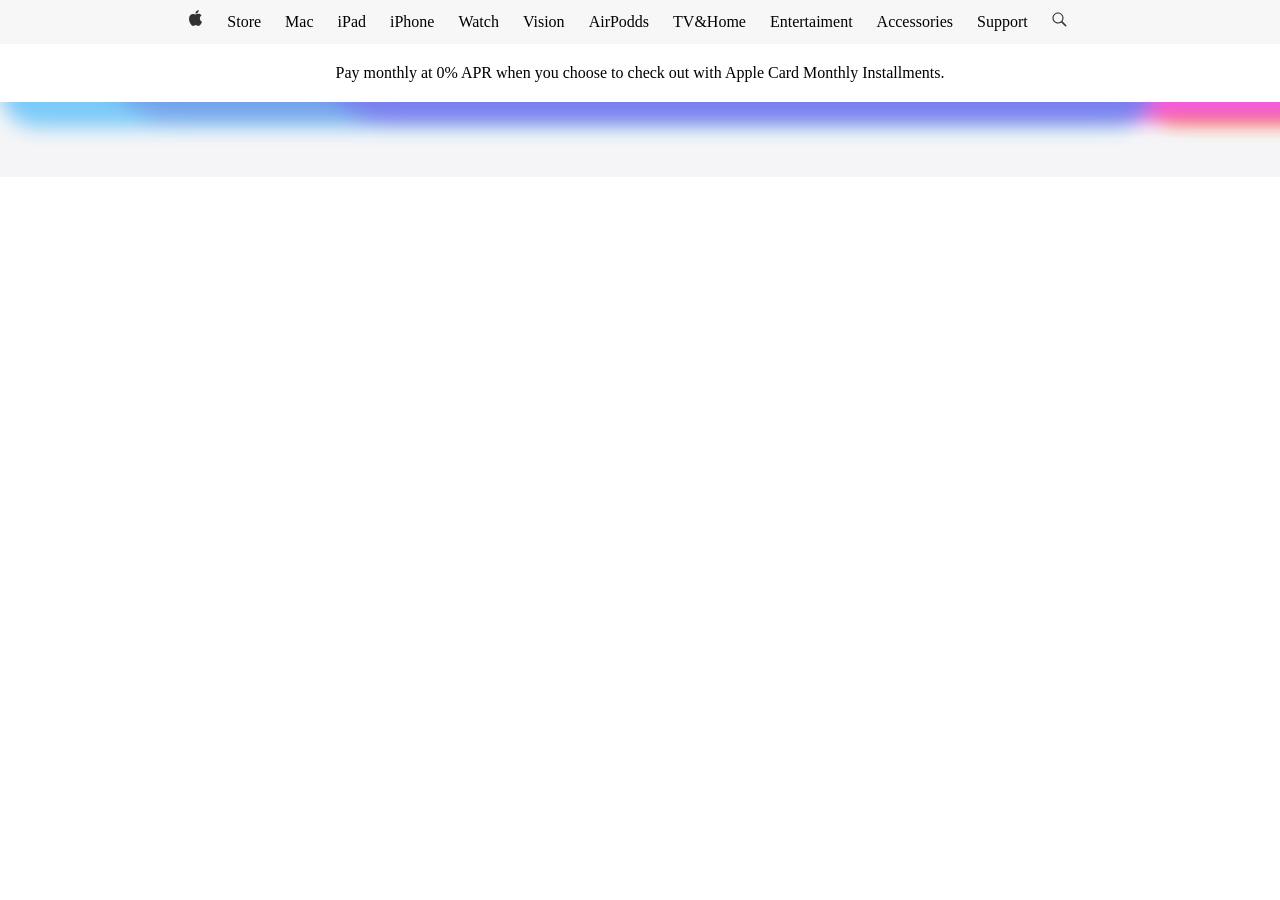
==== Apple-store/index.html @ 64f6243b "Apple-web done" ====
<!doctype html>
<html lang="en">
  <head>
    <meta charset="UTF-8" />
    <meta name="viewport" content="width=device-width, initial-scale=1.0" />
    <title>Store</title>
    <link rel="stylesheet" href="style.css" />
  </head>
  <body>
    <header>
      <a href=""><img class="icon" src="./apple-icon.svg" alt="" /></a>
      <a href="">Store</a>
      <a href="">Mac</a>
      <a href="">iPad</a>
      <a href="">iPhone</a>
      <a href="">Watch</a>
      <a href="">Vision</a>
      <a href="">AirPodds</a>
      <a href="">TV&Home</a>
      <a href="">Entertaiment</a>
      <a href="">Accessories</a>
      <a href="">Support</a>
      <a href=""><img class="icon" src="./search-icon.svg" alt="" /></a>
      <a href=""><img class="icon" src="./bag-icon.svg" alt="" /></a>
    </header>
    <div class="pay">
      Pay monthly at 0% APR when you choose to check out with Apple Card Monthly
      Installments.
    </div>
    <section class="hero">
      <div class="hero-img"><img src="./hero.svg" alt="" /></div>
    </section>
  </body>
</html>
---- Apple-store/style.css ----
* {
  margin: 0;
}
header {
  display: flex;
  width: 100vw;
  display: flex;
  gap: 24px;
  height: 44px;
  justify-content: center;
  align-items: center;
  background-color: rgba(245, 245, 247, 0.8);
}
a {
  text-decoration: none;
  color: black;
}
.pay {
  display: flex;
  justify-content: center;
  padding: 20px 20px;
}
.hero {
  width: 100vw;
}
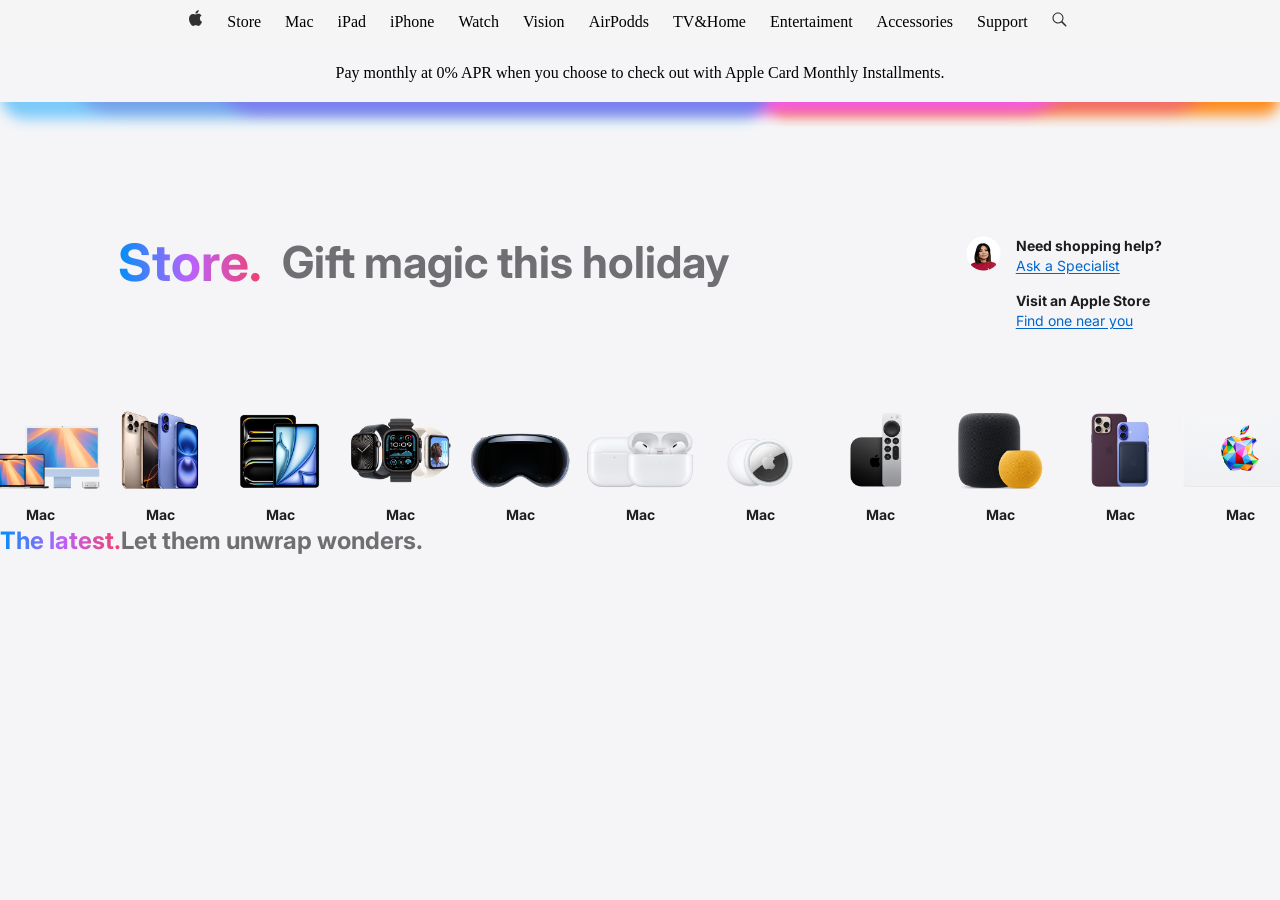
==== commit 0698ed21: "store ehlew" ====
--- a/Apple-store/index.html
+++ b/Apple-store/index.html
@@ -5,9 +5,15 @@
     <meta name="viewport" content="width=device-width, initial-scale=1.0" />
     <title>Store</title>
     <link rel="stylesheet" href="style.css" />
+    <link rel="preconnect" href="https://fonts.googleapis.com" />
+    <link rel="preconnect" href="https://fonts.gstatic.com" crossorigin />
+    <link
+      href="https://fonts.googleapis.com/css2?family=Bebas+Neue&family=Inter:ital,opsz,wght@0,14..32,100..900;1,14..32,100..900&display=swap"
+      rel="stylesheet"
+    />
   </head>
   <body>
-    <header>
+    <nav>
       <a href=""><img class="icon" src="./apple-icon.svg" alt="" /></a>
       <a href="">Store</a>
       <a href="">Mac</a>
@@ -22,13 +28,86 @@
       <a href="">Support</a>
       <a href=""><img class="icon" src="./search-icon.svg" alt="" /></a>
       <a href=""><img class="icon" src="./bag-icon.svg" alt="" /></a>
-    </header>
+    </nav>
     <div class="pay">
       Pay monthly at 0% APR when you choose to check out with Apple Card Monthly
       Installments.
     </div>
     <section class="hero">
       <div class="hero-img"><img src="./hero.svg" alt="" /></div>
+      <div class="store">
+        <div class="store-text">
+          <h3>Store.</h3>
+          <p>Gift magic this holiday</p>
+        </div>
+        <div class="store-content">
+          <div><img src="./store.-img.svg" alt="" /></div>
+          <div class="store-cont">
+            <div>
+              <h6>Need shopping help?</h6>
+              <a href="">Ask a Specialist</a>
+            </div>
+            <div>
+              <h6>Visit an Apple Store</h6>
+              <a href="">Find one near you</a>
+            </div>
+          </div>
+        </div>
+      </div>
+      <div class="store-image">
+        <div class="store-img">
+          <img src="./mac.svg" alt="" />
+          <p>Mac</p>
+        </div>
+        <div class="store-img">
+          <img src="./iPhone.svg" alt="" />
+          <p>Mac</p>
+        </div>
+        <div class="store-img">
+          <img src="./iPad.svg" alt="" />
+          <p>Mac</p>
+        </div>
+        <div class="store-img">
+          <img src="./apple-watch.svg" alt="" />
+          <p>Mac</p>
+        </div>
+        <div class="store-img">
+          <img src="./vision-pro.svg" alt="" />
+          <p>Mac</p>
+        </div>
+        <div class="store-img">
+          <img src="./airpods.svg" alt="" />
+          <p>Mac</p>
+        </div>
+        <div class="store-img">
+          <img src="./airtag.svg" alt="" />
+          <p>Mac</p>
+        </div>
+        <div class="store-img">
+          <img src="./apple-tv.svg" alt="" />
+          <p>Mac</p>
+        </div>
+        <div class="store-img">
+          <img src="./homepod.svg" alt="" />
+          <p>Mac</p>
+        </div>
+        <div class="store-img">
+          <img src="./accessories.svg" alt="" />
+          <p>Mac</p>
+        </div>
+        <div class="store-img">
+          <img src="./gift-card.svg" alt="" />
+          <p>Mac</p>
+        </div>
+      </div>
+    </section>
+    <section class="apple">
+      <div class="intelligense">
+        <div class="color-text">
+          <h6>The latest.</h6>
+          <p>Let them unwrap wonders.</p>
+        </div>
+      </div>
     </section>
   </body>
 </html>
--- a/Apple-store/style.css
+++ b/Apple-store/style.css
@@ -1,7 +1,10 @@
 * {
   margin: 0;
 }
-header {
+body {
+  background-color: #f5f5f7;
+}
+nav {
   display: flex;
   width: 100vw;
   display: flex;
@@ -20,6 +23,114 @@
   justify-content: center;
   padding: 20px 20px;
 }
-.hero {
+.hero img {
   width: 100vw;
 }
+.hero {
+  display: flex;
+  flex-direction: column;
+  gap: 80px;
+}
+.store {
+  display: flex;
+  justify-content: space-around;
+}
+.store-text {
+  display: flex;
+  gap: 20px;
+  font-family: Inter;
+  font-size: 44px;
+  font-style: normal;
+  font-weight: 700;
+  line-height: 52.01px; /* 118.205% */
+}
+.store-text h3 {
+  background: linear-gradient(90deg, #0090f7 0%, #ba62fc 50%, #f2416b 100%);
+  background-clip: text;
+  -webkit-background-clip: text;
+  -webkit-text-fill-color: transparent;
+}
+.store-text p {
+  color: #6e6e73;
+}
+.store-content {
+  display: flex;
+  gap: 15px;
+}
+.store-content img {
+  width: 35px;
+  height: 35px;
+}
+.store-cont {
+  display: flex;
+  flex-direction: column;
+  gap: 15px;
+}
+.store-cont h6 {
+  color: #1d1d1f;
+  font-family: Inter;
+  font-size: 14px;
+  font-style: normal;
+  font-weight: 700;
+  line-height: 20px;
+}
+.store-cont a {
+  color: #06c;
+  font-family: Inter;
+  font-size: 14px;
+  font-style: normal;
+  font-weight: 400;
+  line-height: 20px;
+  text-decoration-line: underline;
+  text-decoration-style: solid;
+  text-decoration-skip-ink: auto;
+  text-decoration-thickness: auto;
+  text-underline-offset: auto;
+  text-underline-position: from-font;
+}
+.store-image {
+  display: flex;
+  justify-content: center;
+}
+.store-img {
+  display: flex;
+  width: 136px;
+  flex-direction: column;
+  align-items: center;
+  gap: 16px;
+}
+.store-img p {
+  color: #1d1d1f;
+  text-align: center;
+  font-family: Inter;
+  font-size: 14px;
+  font-style: normal;
+  font-weight: 700;
+  line-height: 20px; /* 142.857% */
+}
+.store-img img {
+  height: 78px;
+  width: 120px;
+}
+.color-text {
+  display: flex;
+}
+.color-text h6 {
+  background: linear-gradient(90deg, #0090f7 0%, #ba62fc 50%, #f2416b 100%);
+  background-clip: text;
+  -webkit-background-clip: text;
+  -webkit-text-fill-color: transparent;
+  font-family: Inter;
+  font-size: 24px;
+  font-style: normal;
+  font-weight: 700;
+  line-height: 32px; /* 133.333% */
+}
+.color-text p {
+  color: #6e6e73;
+  font-family: Inter;
+  font-size: 24px;
+  font-style: normal;
+  font-weight: 700;
+  line-height: 32px; /* 133.333% */
+}
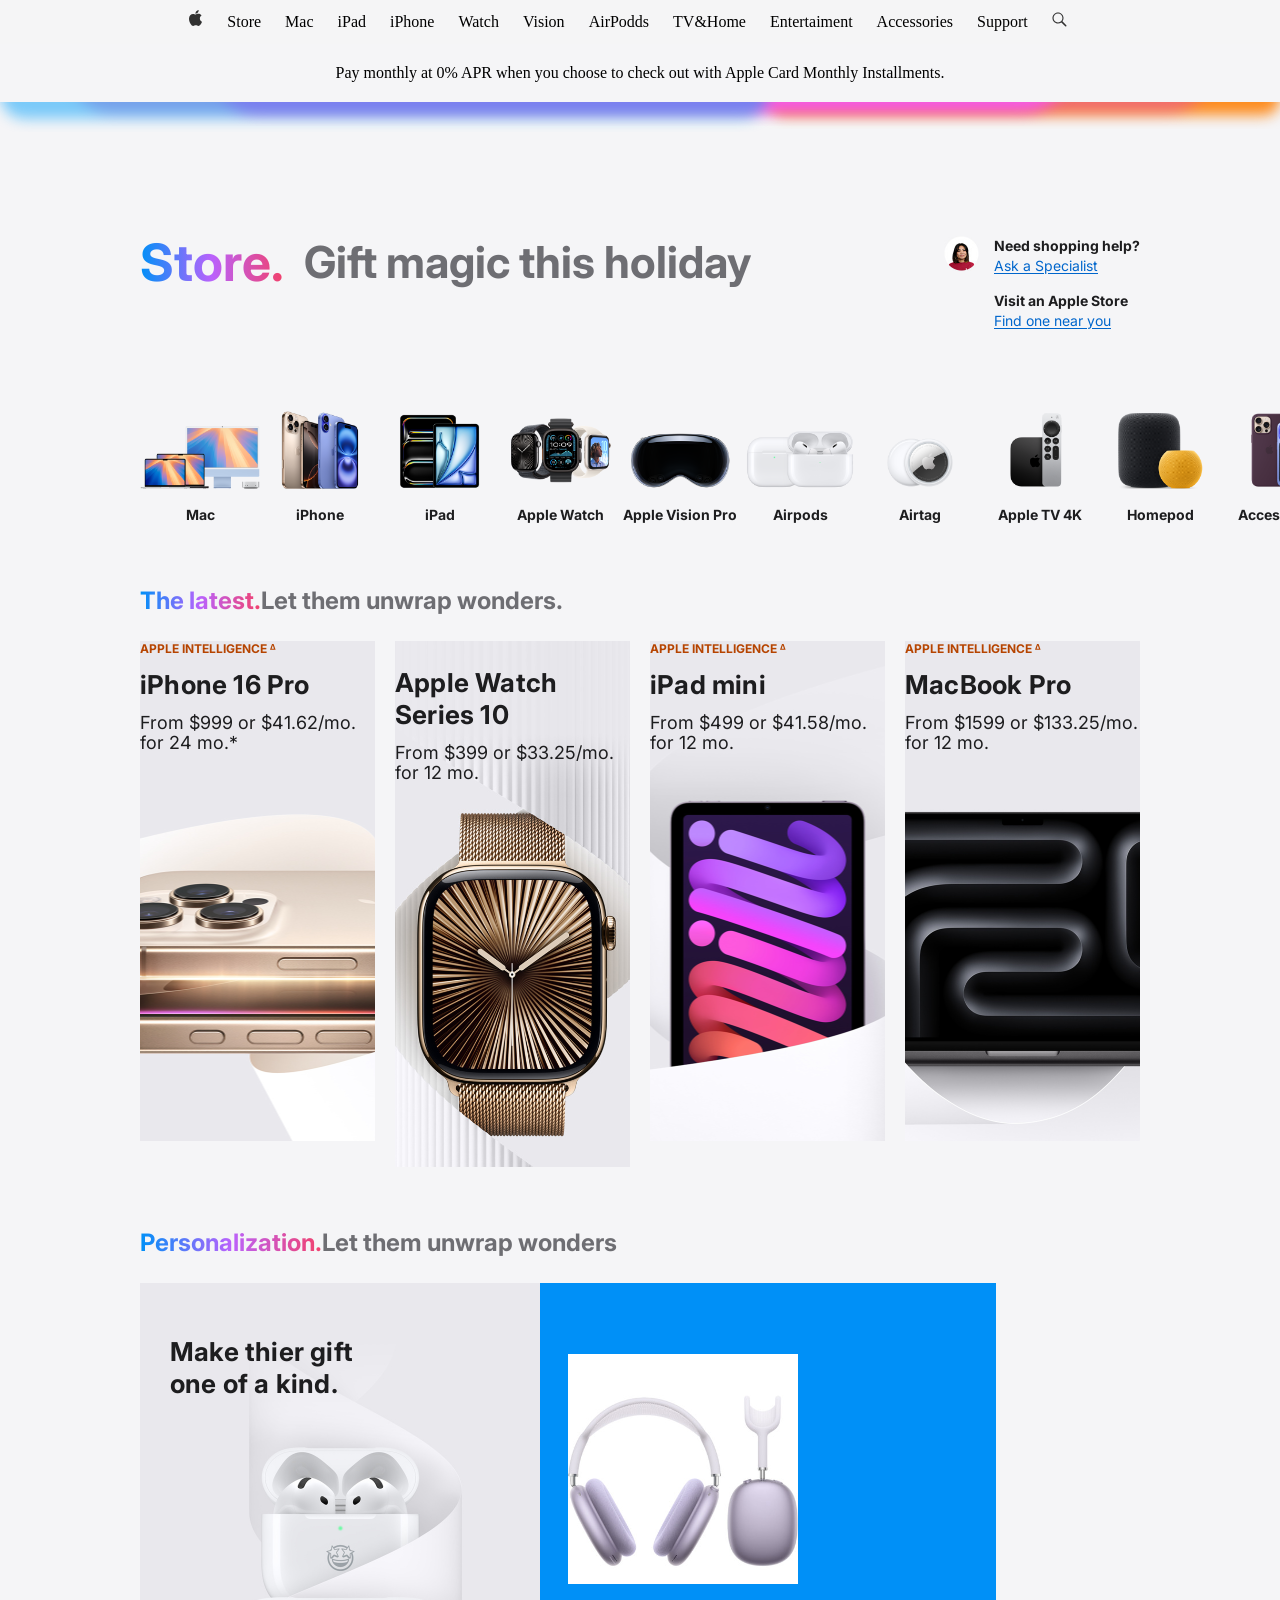
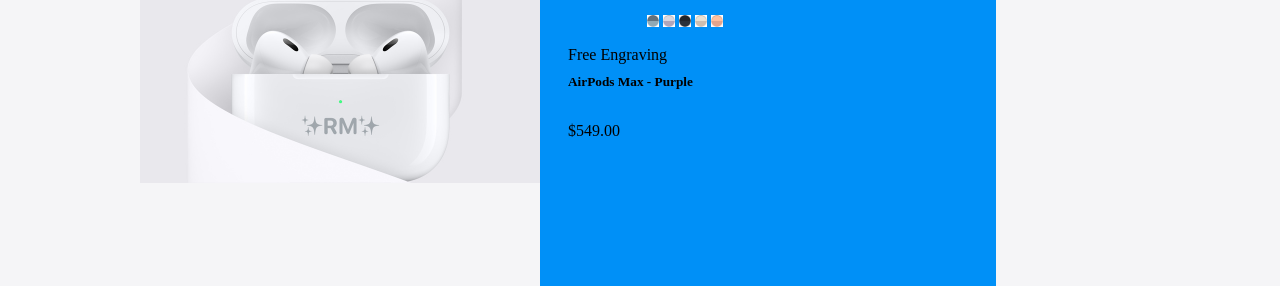
==== commit 8109a73e: "airpods" ====
--- a/Apple-store/index.html
+++ b/Apple-store/index.html
@@ -61,51 +61,102 @@
         </div>
         <div class="store-img">
           <img src="./iPhone.svg" alt="" />
-          <p>Mac</p>
+          <p>iPhone</p>
         </div>
         <div class="store-img">
           <img src="./iPad.svg" alt="" />
-          <p>Mac</p>
+          <p>iPad</p>
         </div>
         <div class="store-img">
           <img src="./apple-watch.svg" alt="" />
-          <p>Mac</p>
+          <p>Apple Watch</p>
         </div>
         <div class="store-img">
           <img src="./vision-pro.svg" alt="" />
-          <p>Mac</p>
+          <p>Apple Vision Pro</p>
         </div>
         <div class="store-img">
           <img src="./airpods.svg" alt="" />
-          <p>Mac</p>
+          <p>Airpods</p>
         </div>
         <div class="store-img">
           <img src="./airtag.svg" alt="" />
-          <p>Mac</p>
+          <p>Airtag</p>
         </div>
         <div class="store-img">
           <img src="./apple-tv.svg" alt="" />
-          <p>Mac</p>
+          <p>Apple TV 4K</p>
         </div>
         <div class="store-img">
           <img src="./homepod.svg" alt="" />
-          <p>Mac</p>
+          <p>Homepod</p>
         </div>
         <div class="store-img">
           <img src="./accessories.svg" alt="" />
-          <p>Mac</p>
+          <p>Accessories</p>
         </div>
         <div class="store-img">
           <img src="./gift-card.svg" alt="" />
-          <p>Mac</p>
+          <p>Apple Gift Card</p>
         </div>
       </div>
     </section>
     <section class="apple">
-      <div class="intelligense">
-        <div class="color-text">
-          <h6>The latest.</h6>
-          <p>Let them unwrap wonders.</p>
+      <div class="color-text">
+        <h6>The latest.</h6>
+        <p>Let them unwrap wonders.</p>
+      </div>
+      <div class="apple-content">
+        <div class="apple-cont" id="pro">
+          <h6>APPLE INTELLIGENCE <img src="./Superscript → ∆.svg" alt=""></h6>
+          <h4>iPhone 16 Pro</h4>
+          <p>From $999 or $41.62/mo. for 24 mo.*</p>
+        </div>
+        <div class="apple-cont" id="pro-1">
+          <h4>Apple Watch Series 10</h4>
+          <p>From $399 or $33.25/mo. for 12 mo.</p>
+        </div>
+        <div class="apple-cont" id="pro-2">
+          <h6>APPLE INTELLIGENCE <img src="./Superscript → ∆.svg" alt=""></h6>
+          <h4>iPad mini</h4>
+          <p>From $499 or $41.58/mo. for 12 mo.</p>
+        </div>
+        <div class="apple-cont" id="pro-3">
+          <h6>APPLE INTELLIGENCE <img src="./Superscript → ∆.svg" alt=""></h6>
+          <h4>MacBook Pro</h4>
+          <p>From $1599 or $133.25/mo. for 12 mo.</p>
+        </div>
+      </div>
+    </section>
+    <section class="airpods-content">
+      <div class="color-text">
+        <h6>Personalization.</h6>
+        <p>Let them unwrap wonders</p>
+      </div>
+      <div class="airpods-con">
+        <div class="airpods-cont">
+          <p>Make thier gift one of a kind.</p>
+        </div>
+        <div class="airpods-conte">
+          <div id="airpods-max">
+            <img src="./airpods-max.svg" alt="">
+          </div>
+          <div class="booronhii">
+            <div class="booronhii-cont">
+              <img src="./b1.svg" alt="">
+            <img src="./b2.svg" alt="">
+            <img src="./b3.svg" alt="">
+            <img src="./b4.svg" alt="">
+            <img src="./b5.svg" alt="">
+            </div>
+          </div>
+          <div class="airpods-text">
+            <div class="airpodstext-cont">
+            <p>Free Engraving</p>
+            <h5>AirPods Max - Purple</h5>
+            </div>
+            <p class="price">$549.00</p>
+          </div>
         </div>
       </div>
     </section>
--- a/Apple-store/style.css
+++ b/Apple-store/style.css
@@ -3,6 +3,7 @@
 }
 body {
   background-color: #f5f5f7;
+  
 }
 nav {
   display: flex;
@@ -23,8 +24,8 @@
   justify-content: center;
   padding: 20px 20px;
 }
-.hero img {
-  width: 100vw;
+.hero-img img {
+  width: 100%;
 }
 .hero {
   display: flex;
@@ -33,7 +34,8 @@
 }
 .store {
   display: flex;
-  justify-content: space-around;
+  justify-content: space-between;
+  padding: 0 140px;
 }
 .store-text {
   display: flex;
@@ -90,7 +92,8 @@
 }
 .store-image {
   display: flex;
-  justify-content: center;
+  justify-content: space-between;
+  padding: 0 140px;
 }
 .store-img {
   display: flex;
@@ -112,8 +115,14 @@
   height: 78px;
   width: 120px;
 }
+.apple {
+  display: flex;
+  flex-direction: column;
+  padding: 0 140px;
+}
 .color-text {
   display: flex;
+  padding: 60px 0 24px 0;
 }
 .color-text h6 {
   background: linear-gradient(90deg, #0090f7 0%, #ba62fc 50%, #f2416b 100%);
@@ -134,3 +143,115 @@
   font-weight: 700;
   line-height: 32px; /* 133.333% */
 }
+.apple-content {
+  display: flex;
+  gap: 20px;
+}
+.apple-cont {
+  display: flex;
+  flex-direction: column;
+  width: 480px;
+  height: 500px;
+  background-size: cover;
+  background-position: center;
+  gap: 12px;
+}
+.apple-cont h6 {
+  color: #B64400;
+font-family: Inter;
+font-size: 12px;
+font-style: normal;
+font-weight: 700;
+line-height: 16px; /* 133.333% */
+}
+.apple-cont img {
+  padding-bottom: 3px;
+}
+.apple-cont h4 {
+  color: #1D1D1F;
+font-family: Inter;
+font-size: 26px;
+font-style: normal;
+font-weight: 700;
+line-height: 32px; /* 123.077% */
+letter-spacing: 0.196px;
+}
+.apple-cont p {
+  color: #1D1D1F;
+font-family: Inter;
+font-size: 18px;
+font-style: normal;
+font-weight: 400;
+line-height: 20px; /* 111.111% */
+}
+#pro {
+  background-image: url(./ip16pro.svg);
+}
+#pro-1 {
+  background-image: url(./intel-watch.svg);
+  padding-top: 26px;
+}
+#pro-2 {
+  background-image: url(./intel-ipad.svg);
+}
+#pro-3 {
+  background-image: url(./intel-mac.jpg);
+}
+.airpods-content {
+  display: flex;
+  padding: 0 140px;
+  flex-direction: column;
+}
+.airpods-cont {
+  display: flex;
+  width: 400px;
+  height: 500px;
+  background-image: url(./airpod-one.svg);
+  background-size: cover;
+  background-position: center;
+}
+
+.airpods-cont p {
+  width: 197px;
+  height: 66px;
+  color: #1D1D1F;
+font-family: Inter;
+font-size: 26px;
+font-style: normal;
+font-weight: 700;
+line-height: 32px; /* 123.077% */
+letter-spacing: 0.196px;
+padding: 53px  30px ;
+}
+.airpods-con {
+  display: flex;
+}
+.airpods-conte {
+  display: flex;
+  width: 400px;
+  height: 500px;
+  flex-direction: column;
+  padding: 71px 28px 32px 28px ;
+  background-color: #0090f7;
+}
+
+.booronhii {
+  display: flex;
+gap: 7px;
+width: 253px;
+height: 58px;
+}
+.booronhii-cont {
+  padding: 25px 86px 21px 79px;
+}
+.airpodstext-cont {
+  display: flex;
+  flex-direction: column;
+  gap: 10px;
+}
+.airpods-text {
+  display: flex;
+  flex-direction: column;
+  gap: 32px;
+  align-items: start;
+}
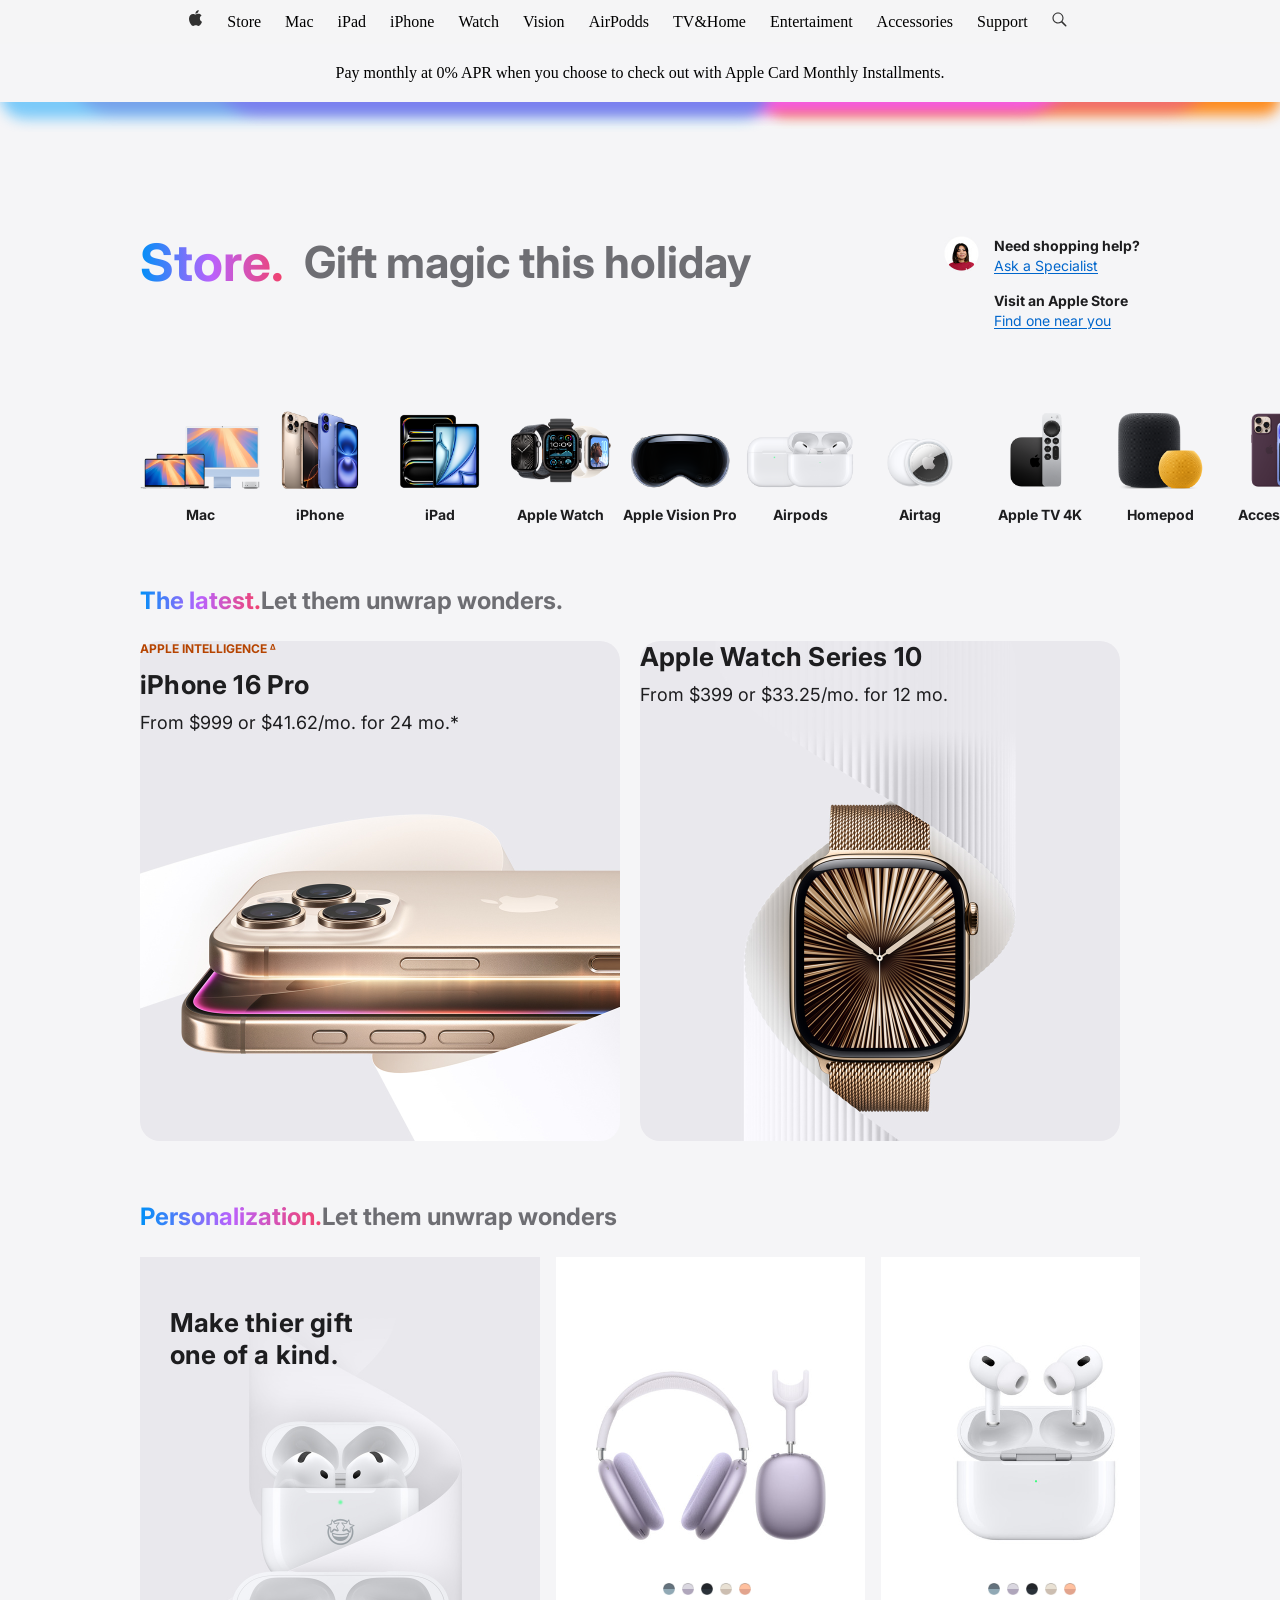
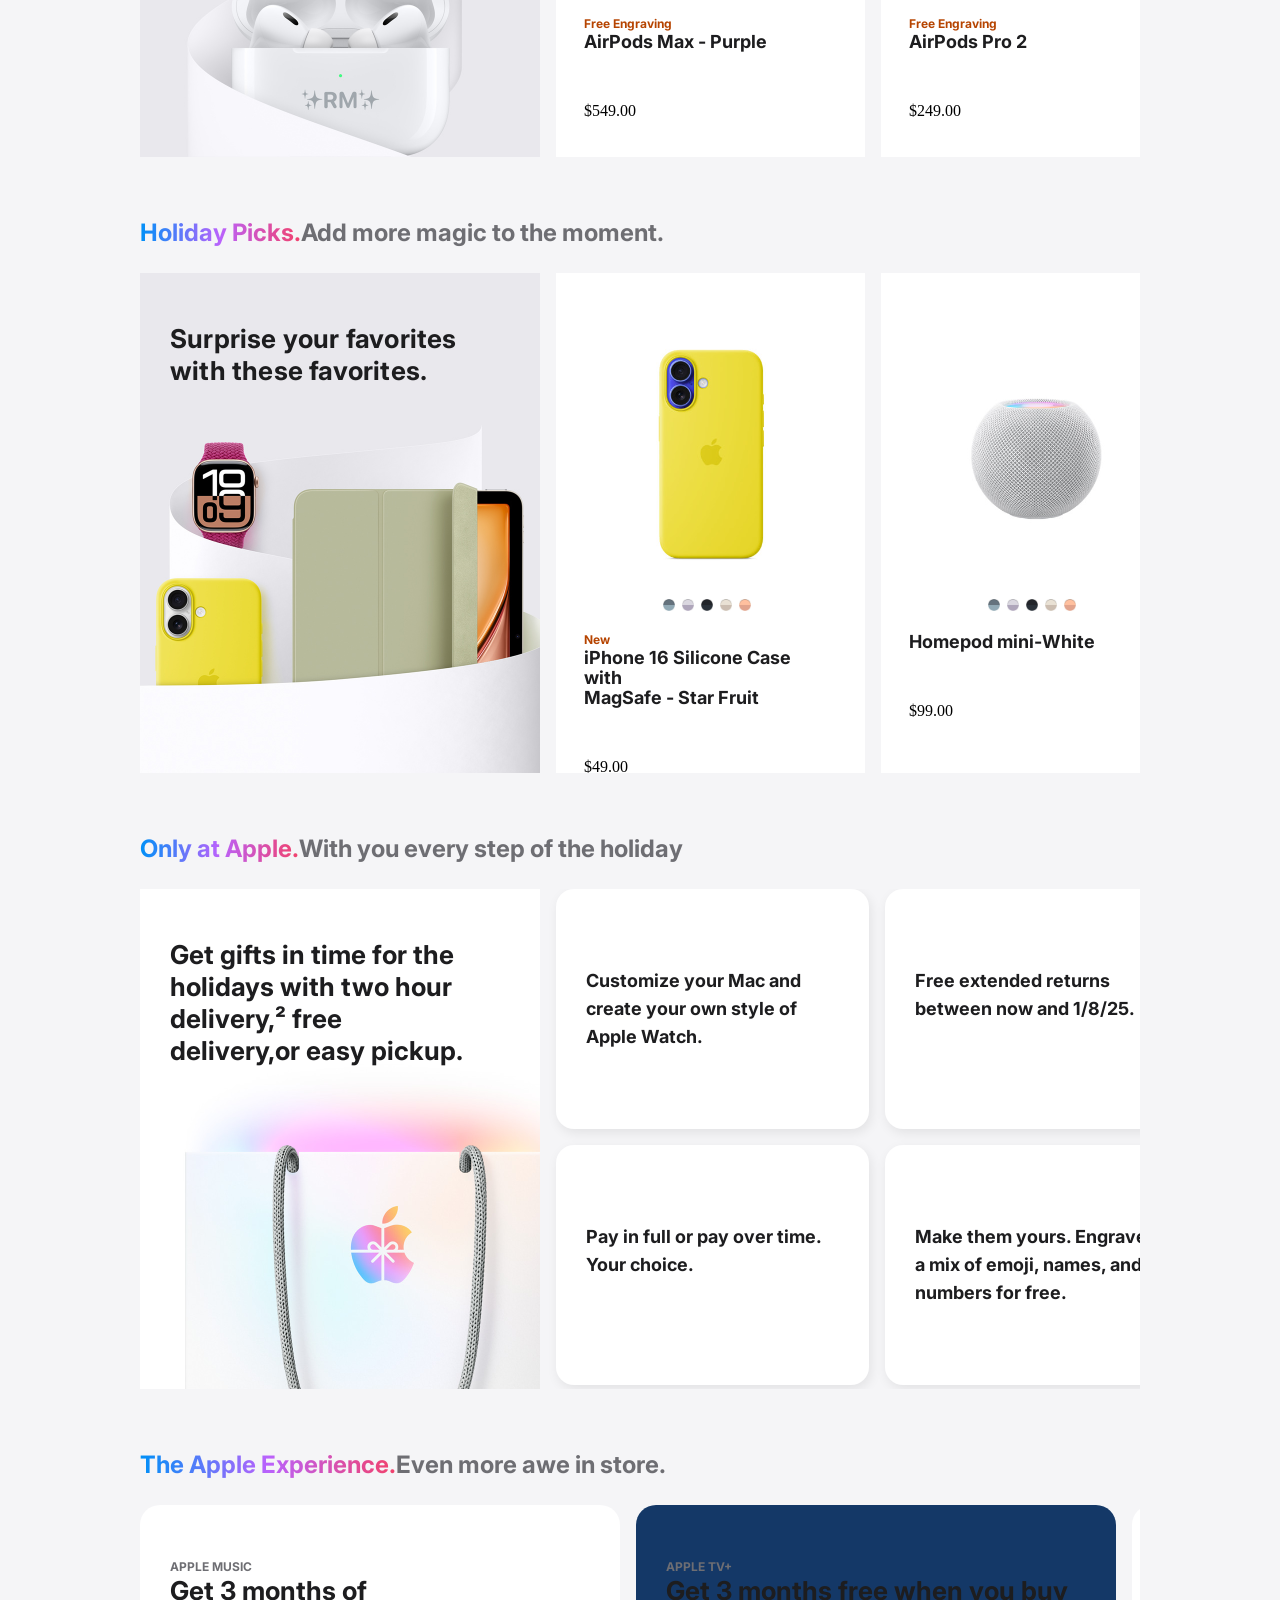
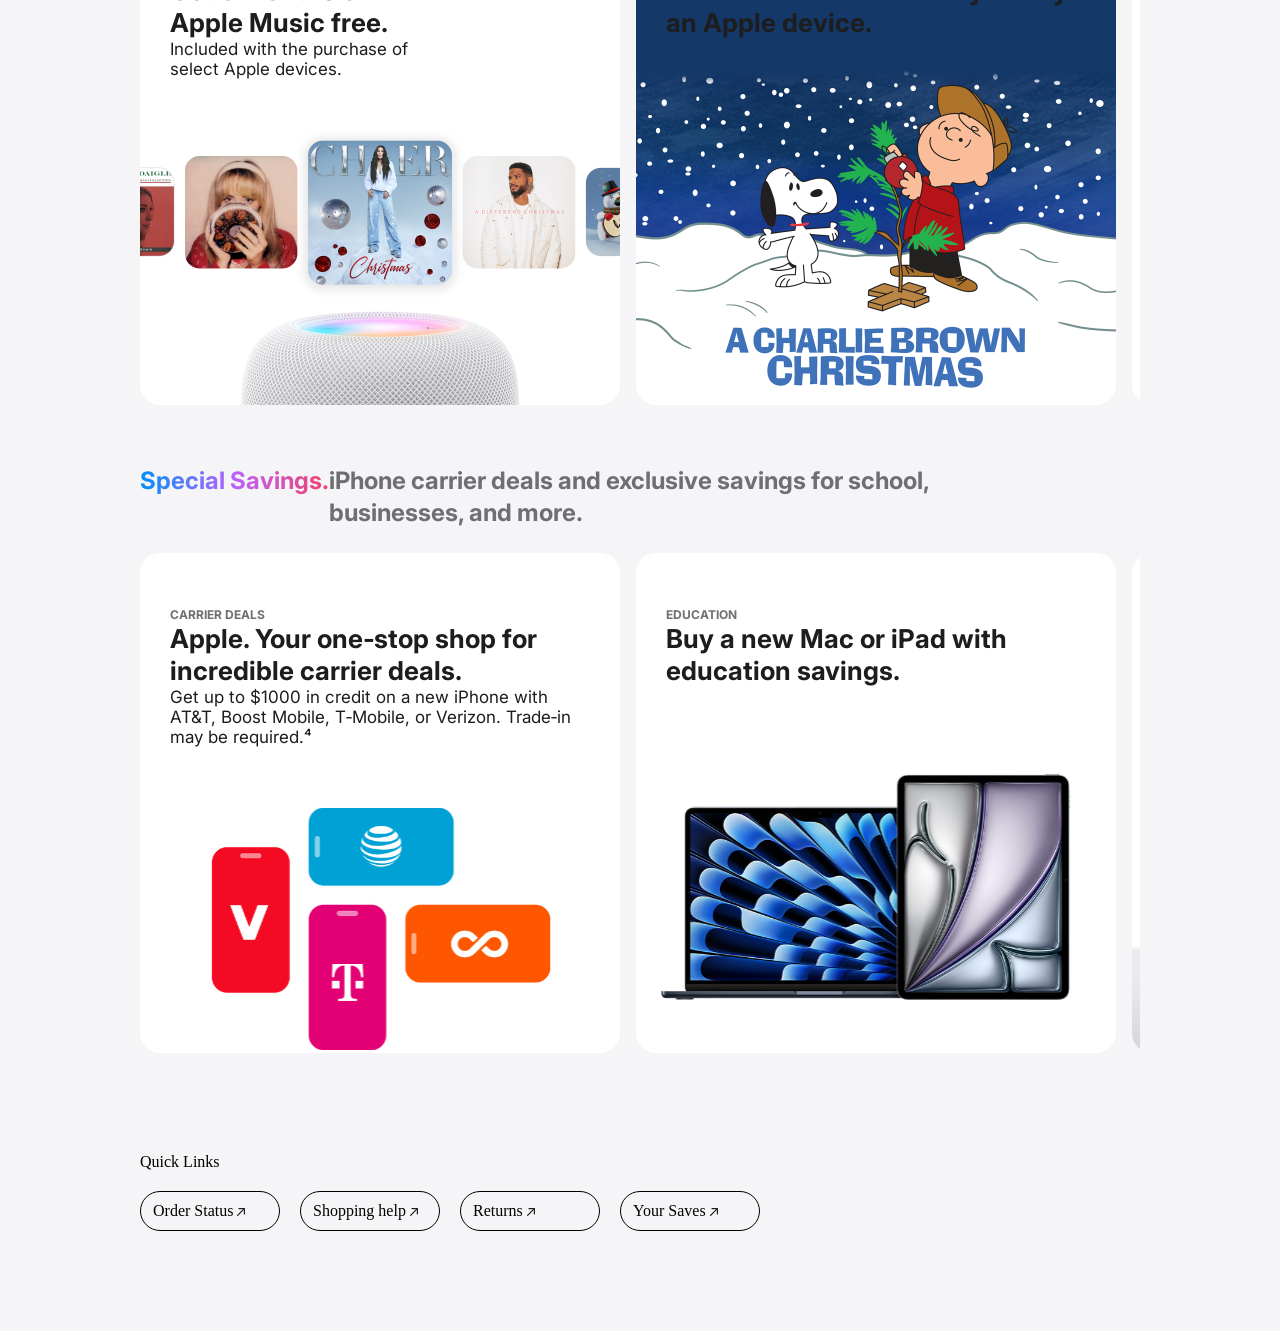
==== commit 1cbeb6a0: "store" ====
--- a/Apple-store/index.html
+++ b/Apple-store/index.html
@@ -108,7 +108,7 @@
       </div>
       <div class="apple-content">
         <div class="apple-cont" id="pro">
-          <h6>APPLE INTELLIGENCE <img src="./Superscript → ∆.svg" alt=""></h6>
+          <h6>APPLE INTELLIGENCE <img src="./Superscript → ∆.svg" alt="" /></h6>
           <h4>iPhone 16 Pro</h4>
           <p>From $999 or $41.62/mo. for 24 mo.*</p>
         </div>
@@ -117,12 +117,12 @@
           <p>From $399 or $33.25/mo. for 12 mo.</p>
         </div>
         <div class="apple-cont" id="pro-2">
-          <h6>APPLE INTELLIGENCE <img src="./Superscript → ∆.svg" alt=""></h6>
+          <h6>APPLE INTELLIGENCE <img src="./Superscript → ∆.svg" alt="" /></h6>
           <h4>iPad mini</h4>
           <p>From $499 or $41.58/mo. for 12 mo.</p>
         </div>
         <div class="apple-cont" id="pro-3">
-          <h6>APPLE INTELLIGENCE <img src="./Superscript → ∆.svg" alt=""></h6>
+          <h6>APPLE INTELLIGENCE <img src="./Superscript → ∆.svg" alt="" /></h6>
           <h4>MacBook Pro</h4>
           <p>From $1599 or $133.25/mo. for 12 mo.</p>
         </div>
@@ -134,31 +134,337 @@
         <p>Let them unwrap wonders</p>
       </div>
       <div class="airpods-con">
-        <div class="airpods-cont">
-          <p>Make thier gift one of a kind.</p>
-        </div>
-        <div class="airpods-conte">
-          <div id="airpods-max">
-            <img src="./airpods-max.svg" alt="">
-          </div>
-          <div class="booronhii">
-            <div class="booronhii-cont">
-              <img src="./b1.svg" alt="">
-            <img src="./b2.svg" alt="">
-            <img src="./b3.svg" alt="">
-            <img src="./b4.svg" alt="">
-            <img src="./b5.svg" alt="">
-            </div>
-          </div>
-          <div class="airpods-text">
-            <div class="airpodstext-cont">
-            <p>Free Engraving</p>
-            <h5>AirPods Max - Purple</h5>
+        <div class="airpods-cont" id="rm">
+          <p>
+            Make thier gift <br />
+            one of a kind.
+          </p>
+        </div>
+        <div class="airpods-conte">
+          <div class="airpods-max">
+            <img id="airpods1" src="./airpods-max.svg" alt="" />
+          </div>
+          <div class="booronhii">
+            <img src="./b1.svg" alt="" />
+            <img src="./b2.svg" alt="" />
+            <img src="./b3.svg" alt="" />
+            <img src="./b4.svg" alt="" />
+            <img src="./b5.svg" alt="" />
+          </div>
+          <div class="airpods-text">
+            <div class="airpodstext-cont">
+              <p>Free Engraving</p>
+              <h5>AirPods Max - Purple</h5>
             </div>
             <p class="price">$549.00</p>
           </div>
         </div>
-      </div>
-    </section>
+        <div class="airpods-conte">
+          <div class="airpods-max">
+            <img id="airpods1" src="./airpods2.svg" alt="" />
+          </div>
+          <div class="booronhii">
+            <img src="./b1.svg" alt="" />
+            <img src="./b2.svg" alt="" />
+            <img src="./b3.svg" alt="" />
+            <img src="./b4.svg" alt="" />
+            <img src="./b5.svg" alt="" />
+          </div>
+          <div class="airpods-text">
+            <div class="airpodstext-cont">
+              <p>Free Engraving</p>
+              <h5>AirPods Pro 2</h5>
+            </div>
+            <p class="price">$249.00</p>
+          </div>
+        </div>
+        <div class="airpods-conte">
+          <div class="airpods-max">
+            <img id="airpods1" src="./airpods4.svg" alt="" />
+          </div>
+          <div class="booronhii">
+            <img src="./b1.svg" alt="" />
+            <img src="./b2.svg" alt="" />
+            <img src="./b3.svg" alt="" />
+            <img src="./b4.svg" alt="" />
+            <img src="./b5.svg" alt="" />
+          </div>
+          <div class="airpods-text">
+            <div class="airpodstext-cont">
+              <p>Free Engraving</p>
+              <h5>AirPods 4 with Active Noise Cancellation</h5>
+            </div>
+            <p class="price">$179.00</p>
+          </div>
+        </div>
+        <div class="airpods-conte">
+          <div class="airpods-max">
+            <img id="airpods1" src="./pencil.svg" alt="" />
+          </div>
+          <div class="booronhii">
+            <img src="./b1.svg" alt="" />
+            <img src="./b2.svg" alt="" />
+            <img src="./b3.svg" alt="" />
+            <img src="./b4.svg" alt="" />
+            <img src="./b5.svg" alt="" />
+          </div>
+          <div class="airpods-text">
+            <div class="airpodstext-cont">
+              <p>Free Engraving</p>
+              <h5>Apple Pencil Pro</h5>
+            </div>
+            <p class="price">$49.00</p>
+          </div>
+        </div>
+      </div>
+    </section>
+    <section class="airpods-content">
+      <div class="color-text">
+        <h6>Holiday Picks.</h6>
+        <p>Add more magic to the moment.</p>
+      </div>
+      <div class="airpods-con">
+        <div class="airpods-cont" id="tab">
+          <p>
+            Surprise your favorites <br />
+            with these favorites.
+          </p>
+        </div>
+        <div class="airpods-conte">
+          <div class="airpods-max">
+            <img id="airpods1" src="./yellow.svg" alt="" />
+          </div>
+          <div class="booronhii">
+            <img src="./b1.svg" alt="" />
+            <img src="./b2.svg" alt="" />
+            <img src="./b3.svg" alt="" />
+            <img src="./b4.svg" alt="" />
+            <img src="./b5.svg" alt="" />
+          </div>
+          <div class="airpods-text">
+            <div class="airpodstext-cont">
+              <p>New</p>
+              <h5>
+                iPhone 16 Silicone Case with <br />
+                MagSafe - Star Fruit
+              </h5>
+            </div>
+            <p class="price">$49.00</p>
+          </div>
+        </div>
+        <div class="airpods-conte">
+          <div class="airpods-max">
+            <img id="airpods1" src="./homepodmini.svg" alt="" />
+          </div>
+          <div class="booronhii">
+            <img src="./b1.svg" alt="" />
+            <img src="./b2.svg" alt="" />
+            <img src="./b3.svg" alt="" />
+            <img src="./b4.svg" alt="" />
+            <img src="./b5.svg" alt="" />
+          </div>
+          <div class="airpods-text">
+            <div class="airpodstext-cont">
+              <p><span></span></p>
+              <h5>Homepod mini-White</h5>
+            </div>
+            <p class="price">$99.00</p>
+          </div>
+        </div>
+        <div class="airpods-conte">
+          <div class="airpods-max">
+            <img id="airpods1" src="./folio.svg" alt="" />
+          </div>
+          <div class="booronhii">
+            <img src="./b1.svg" alt="" />
+            <img src="./b2.svg" alt="" />
+            <img src="./b3.svg" alt="" />
+            <img src="./b4.svg" alt="" />
+            <img src="./b5.svg" alt="" />
+          </div>
+          <div class="airpods-text">
+            <div class="airpodstext-cont">
+              <h5>
+                Smart Folio for iPad Air 11 - <br />
+                inch (M2) - Sage
+              </h5>
+            </div>
+            <p class="price">$79.00</p>
+          </div>
+        </div>
+        <div class="airpods-conte">
+          <div class="airpods-max">
+            <img id="airpods1" src="./beats.svg" alt="" />
+          </div>
+          <div class="booronhii">
+            <img src="./b1.svg" alt="" />
+            <img src="./b2.svg" alt="" />
+            <img src="./b3.svg" alt="" />
+            <img src="./b4.svg" alt="" />
+            <img src="./b5.svg" alt="" />
+          </div>
+          <div class="airpods-text">
+            <div class="airpodstext-cont">
+              <p>New</p>
+              <h5>
+                Beats Solo 4 - On-Ear <br />
+                Wireless Headphones - Slate Blue
+              </h5>
+            </div>
+            <p class="price">$79.00</p>
+          </div>
+        </div>
+      </div>
+    </section>
+    <section class="only">
+      <div class="color-text">
+        <h6>Only at Apple.</h6>
+        <p>With you every step of the holiday</p>
+      </div>
+      <div class="only-container">
+        <div class="pickup">
+          <p>
+            Get gifts in time for the holidays with two hour delivery,² free
+            delivery,or easy pickup.
+          </p>
+        </div>
+        <div class="only-cont">
+          <div class="only-text">
+            <p>Customize your Mac and create your own style of Apple Watch.</p>
+          </div>
+          <div class="only-text">
+            <p>Pay in full or pay over time. Your choice.</p>
+          </div>
+        </div>
+        <div class="only-cont">
+          <div class="only-text">
+            <p>Free extended returns between now and 1/8/25.</p>
+          </div>
+          <div class="only-text">
+            <p>
+              Make them yours. Engrave a mix of emoji, names, and numbers for
+              free.
+            </p>
+          </div>
+        </div>
+        <div class="only-trade" id="only-t">
+          <div class="only-txt">
+            <h6>APPLE TRADE IN</h6>
+            <p>Trade in your current device. Get credit toward a new one.³</p>
+          </div>
+        </div>
+        <div class="only-trade" id="only-f">
+          <div class="only-txt">
+            <h6>APPLE SPECIAL</h6>
+            <p>Find gifts with an Apple Special</p>
+          </div>
+        </div>
+      </div>
+    </section>
+    <section class="music">
+      <div class="color-text">
+        <h6>The Apple Experience.</h6>
+        <p>Even more awe in store.</p>
+      </div>
+      <div class="airpods-con">
+        <div class="music-cont" id="music1">
+          <div class="music-text">
+            <h6>APPLE MUSIC</h6>
+            <p>
+              Get 3 months of <br />
+              Apple Music free.
+            </p>
+            <span
+              >Included with the purchase of <br />
+              select Apple devices.</span
+            >
+          </div>
+        </div>
+        <div class="music-cont" id="music2">
+          <div class="music-text">
+            <h6>APPLE TV+</h6>
+            <p>Get 3 months free when you buy an Apple device.</p>
+          </div>
+        </div>
+        <div class="music-cont" id="music3">
+          <div class="music-text">
+            <p>Six Apple services. One easy subscription.</p>
+          </div>
+        </div>
+        <div class="music-cont" id="music4">
+          <div class="music-text">
+            <h6>APPLE INTELLIGENCE</h6>
+            <p>New features for writing, focus,communication, and more.</p>
+          </div>
+        </div>
+      </div>
+    </section>
+    <section class="special">
+      <div class="color-text">
+        <h6>Special Savings.</h6>
+        <p>
+          iPhone carrier deals and exclusive savings for school,<br />businesses,
+          and more.
+        </p>
+      </div>
+      <div class="airpods-con">
+        <div class="music-cont" id="spe1">
+          <div class="music-text">
+            <h6>CARRIER DEALS</h6>
+            <p>Apple. Your one‑stop shop for incredible carrier deals.</p>
+            <span
+              >Get up to $1000 in credit on a new iPhone with AT&T,
+              Boost Mobile, T‑Mobile, or Verizon. Trade‑in may be
+              required.⁴</span
+            >
+          </div>
+        </div>
+        <div class="music-cont" id="spe2">
+          <div class="music-text">
+            <h6>EDUCATION</h6>
+            <p>Buy a new Mac or iPad with education savings.</p>
+          </div>
+        </div>
+        <div class="music-cont" id="spe3">
+          <div class="music-text">
+            <h6>CERTIFIED REFURBISHED</h6>
+            <p>
+              Shop refurbished Apple products backed by a one‑year warranty.
+            </p>
+          </div>
+        </div>
+        <div class="music-cont" id="spe4">
+          <div class="music-text">
+            <h6>BUSINESS</h6>
+            <p>From enterprise to small business, we’ll work with you.</p>
+          </div>
+        </div>
+        <div class="music-cont" id="spe5">
+          <div class="music-text">
+            <h6>GOVERNMEN</h6>
+            <p>
+              Special pricing is available for state, local, and federal agenc
+            </p>
+          </div>
+        </div>
+      </div>
+    </section>
+    <footer>
+      <p>Quick Links</p>
+      <div class="foot">
+        <div class="foot-cont">
+          <p>Order Status <img src="./Vector (3).svg" alt="" /></p>
+        </div>
+        <div class="foot-cont">
+          <p>Shopping help <img src="./Vector (3).svg" alt="" /></p>
+        </div>
+        <div class="foot-cont">
+          <p>Returns <img src="./Vector (3).svg" alt="" /></p>
+        </div>
+        <div class="foot-cont">
+          <p>Your Saves <img src="./Vector (3).svg" alt="" /></p>
+        </div>
+      </div>
+    </footer>
   </body>
 </html>
--- a/Apple-store/style.css
+++ b/Apple-store/style.css
@@ -1,9 +1,9 @@
 * {
   margin: 0;
+  box-sizing: border-box;
 }
 body {
   background-color: #f5f5f7;
-  
 }
 nav {
   display: flex;
@@ -94,6 +94,7 @@
   display: flex;
   justify-content: space-between;
   padding: 0 140px;
+  overflow: hidden;
 }
 .store-img {
   display: flex;
@@ -146,50 +147,52 @@
 .apple-content {
   display: flex;
   gap: 20px;
+  overflow: scroll;
+  scrollbar-width: none;
 }
 .apple-cont {
   display: flex;
   flex-direction: column;
-  width: 480px;
+  min-width: 480px;
   height: 500px;
   background-size: cover;
   background-position: center;
   gap: 12px;
+  border-radius: 20px;
 }
 .apple-cont h6 {
-  color: #B64400;
-font-family: Inter;
-font-size: 12px;
-font-style: normal;
-font-weight: 700;
-line-height: 16px; /* 133.333% */
+  color: #b64400;
+  font-family: Inter;
+  font-size: 12px;
+  font-style: normal;
+  font-weight: 700;
+  line-height: 16px; /* 133.333% */
 }
 .apple-cont img {
   padding-bottom: 3px;
 }
 .apple-cont h4 {
-  color: #1D1D1F;
-font-family: Inter;
-font-size: 26px;
-font-style: normal;
-font-weight: 700;
-line-height: 32px; /* 123.077% */
-letter-spacing: 0.196px;
+  color: #1d1d1f;
+  font-family: Inter;
+  font-size: 26px;
+  font-style: normal;
+  font-weight: 700;
+  line-height: 32px; /* 123.077% */
+  letter-spacing: 0.196px;
 }
 .apple-cont p {
-  color: #1D1D1F;
-font-family: Inter;
-font-size: 18px;
-font-style: normal;
-font-weight: 400;
-line-height: 20px; /* 111.111% */
+  color: #1d1d1f;
+  font-family: Inter;
+  font-size: 18px;
+  font-style: normal;
+  font-weight: 400;
+  line-height: 20px; /* 111.111% */
 }
 #pro {
   background-image: url(./ip16pro.svg);
 }
 #pro-1 {
   background-image: url(./intel-watch.svg);
-  padding-top: 26px;
 }
 #pro-2 {
   background-image: url(./intel-ipad.svg);
@@ -204,54 +207,250 @@
 }
 .airpods-cont {
   display: flex;
-  width: 400px;
-  height: 500px;
-  background-image: url(./airpod-one.svg);
+  min-width: 400px;
+  height: 500px;
   background-size: cover;
   background-position: center;
 }
-
+#rm {
+  background-image: url(./airpod-one.svg);
+}
+#tab {
+  background-image: url(./tab.svg);
+}
 .airpods-cont p {
-  width: 197px;
-  height: 66px;
-  color: #1D1D1F;
-font-family: Inter;
-font-size: 26px;
-font-style: normal;
-font-weight: 700;
-line-height: 32px; /* 123.077% */
-letter-spacing: 0.196px;
-padding: 53px  30px ;
+  color: #1d1d1f;
+  font-family: Inter;
+  font-size: 26px;
+  font-style: normal;
+  font-weight: 700;
+  line-height: 32px; /* 123.077% */
+  letter-spacing: 0.196px;
+  padding: 50px 30px;
 }
 .airpods-con {
   display: flex;
+  gap: 16px;
+  overflow: scroll;
+  scrollbar-width: none;
 }
 .airpods-conte {
   display: flex;
+  width: 313px;
+  height: 500px;
+  flex-direction: column;
+  padding: 71px 28px 32px 28px;
+  background-color: white;
+}
+.airpods-conte img {
+  width: 230px;
+  height: 230px;
+}
+.booronhii {
+  display: flex;
+  gap: 7px;
+  padding: 25px 86px 21px 79px;
+  justify-content: center;
+}
+.booronhii img {
+  width: 12px;
+  height: 12px;
+}
+.airpods-text {
+  display: flex;
+  flex-direction: column;
+  width: 237px;
+  height: 109px;
+  gap: 50px;
+}
+.airpods-max {
+  display: flex;
+  justify-content: center;
+}
+.airpodstext-cont p {
+  color: #b64400;
+  font-family: Inter;
+  font-size: 12px;
+  font-style: normal;
+  font-weight: 700;
+  line-height: 16px; /* 133.333% */
+}
+.airpodstext-cont h5 {
+  color: #1d1d1f;
+  font-family: Inter;
+  font-size: 18px;
+  font-style: normal;
+  font-weight: 700;
+  line-height: 20px; /* 111.111% */
+}
+.only {
+  padding: 0 140px;
+}
+.only-container {
+  display: flex;
+  gap: 16px;
+  overflow: scroll;
+  scrollbar-width: none;
+}
+.pickup {
+  width: 480px;
+  height: 500px;
+  background-image: url(./pickup.svg);
+}
+.pickup p {
+  width: 330px;
+  height: 96px;
+  color: #1d1d1f;
+  font-family: Inter;
+  font-size: 26px;
+  font-style: normal;
+  font-weight: 700;
+  line-height: 32px; /* 123.077% */
   width: 400px;
-  height: 500px;
-  flex-direction: column;
-  padding: 71px 28px 32px 28px ;
-  background-color: #0090f7;
-}
-
-.booronhii {
-  display: flex;
-gap: 7px;
-width: 253px;
-height: 58px;
-}
-.booronhii-cont {
-  padding: 25px 86px 21px 79px;
-}
-.airpodstext-cont {
-  display: flex;
-  flex-direction: column;
-  gap: 10px;
-}
-.airpods-text {
-  display: flex;
-  flex-direction: column;
-  gap: 32px;
-  align-items: start;
-}
+  height: 130px;
+  padding: 50px 30px;
+}
+.only-text {
+  align-content: center;
+  padding-left: 30px;
+  width: 313px;
+  height: 240px;
+  border-radius: 18px;
+  background: #fff;
+  box-shadow: 2px 4px 12px 0 rgba(0, 0, 0, 0.08);
+}
+.only-text p {
+  color: #1d1d1f;
+  font-family: Inter;
+  font-size: 18px;
+  font-style: normal;
+  font-weight: 700;
+  line-height: 28px; /* 127.273% */
+  height: 84px;
+  width: 240px;
+}
+.only-cont {
+  display: flex;
+  flex-direction: column;
+  gap: 16px;
+}
+.only-trade {
+  min-width: 480px;
+  height: 500px;
+}
+#only-t {
+  background-image: url(./only-trade.svg);
+}
+#only-f {
+  background-image: url(./only-find.jpg);
+  background-size: cover;
+  background-position: center;
+}
+.only-trade h6 {
+  color: #6e6e73;
+  font-family: Inter;
+  font-size: 12px;
+  font-style: normal;
+  font-weight: 700;
+  line-height: 16px; /* 133.333% */
+}
+.only-trade p {
+  color: #1d1d1f;
+  font-family: Inter;
+  font-size: 25px;
+  font-style: normal;
+  font-weight: 700;
+  line-height: 32px; /* 128% */
+}
+.only-txt {
+  width: 330px;
+  height: 96px;
+  padding: 51px 30px;
+}
+.music {
+  padding: 0 140px;
+}
+.music-cont {
+  min-width: 480px;
+  height: 500px;
+  background-size: cover;
+  background-position: center;
+  border-radius: 20px;
+}
+#music1 {
+  background-image: url(./music1.svg);
+}
+#music2 {
+  background-image: url(./music2.svg);
+}
+#music3 {
+  background-image: url(./music3.svg);
+}
+#music4 {
+  background-image: url(./music4.jpg);
+}
+.music-text {
+  padding: 54px 30px;
+}
+.music-text h6 {
+  color: #6e6e73;
+  font-family: Inter;
+  font-size: 12px;
+  font-style: normal;
+  font-weight: 700;
+  line-height: 16px; /* 133.333% */
+}
+.music-text p {
+  color: #1d1d1f;
+  font-family: Inter;
+  font-size: 26px;
+  font-style: normal;
+  font-weight: 700;
+  line-height: 32px; /* 123.077% */
+}
+.music-text span {
+  color: #1d1d1f;
+  font-family: Inter;
+  font-size: 17px;
+  font-style: normal;
+  font-weight: 400;
+  line-height: 20px; /* 117.647% */
+}
+.special {
+  padding: 0 140px;
+}
+#spe1 {
+  background-image: url(./spe1.svg);
+}
+#spe2 {
+  background-image: url(./spe2.svg);
+}
+#spe3 {
+  background-image: url(./spe3.svg);
+}
+#spe4 {
+  background-image: url(./spe4.svg);
+}
+#spe5 {
+  background-image: url(./spe5.jpg);
+}
+#spe4 p {
+  color: white;
+}
+footer {
+  display: flex;
+  flex-direction: column;
+  padding: 100px 140px;
+  gap: 20px;
+}
+.foot-cont {
+  border: 1px solid black;
+  border-radius: 999px;
+  width: 140px;
+  height: 40px;
+  padding: 10px 12px;
+}
+.foot {
+  display: flex;
+  gap: 20px;
+}
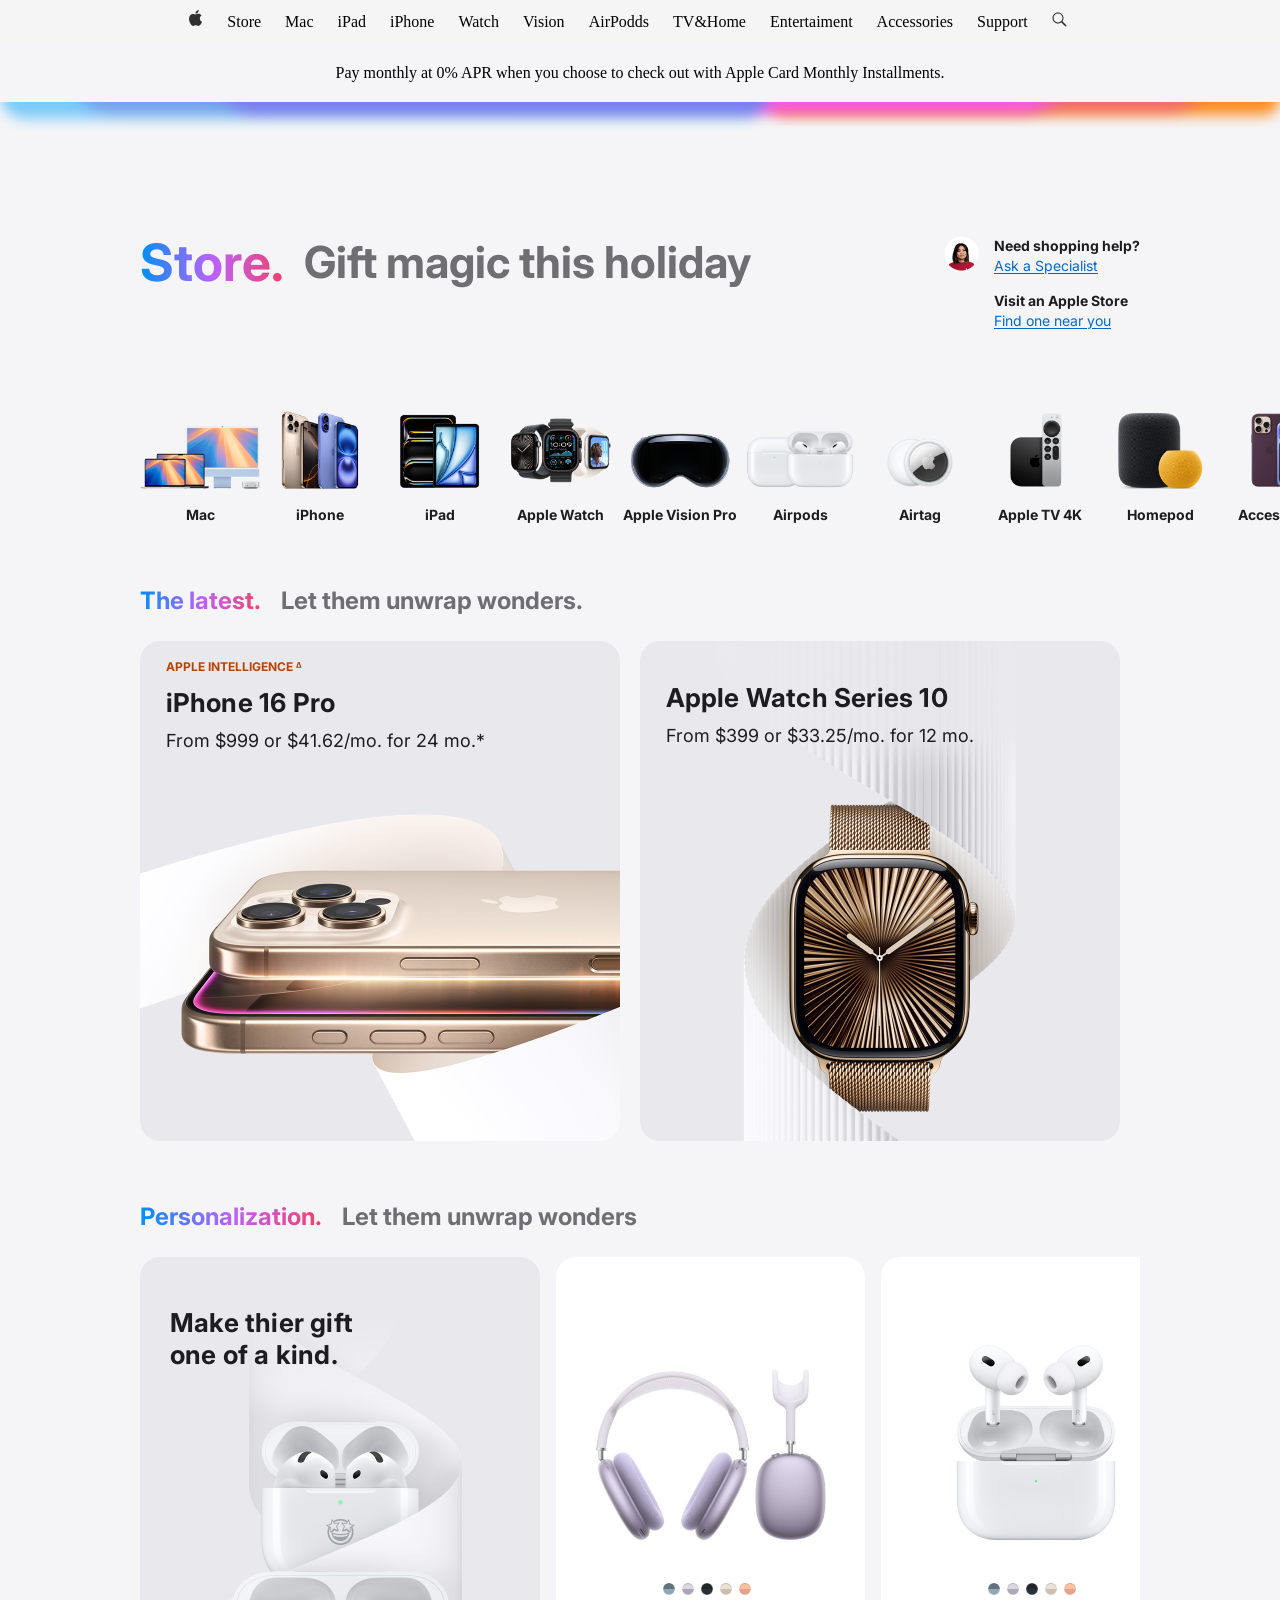
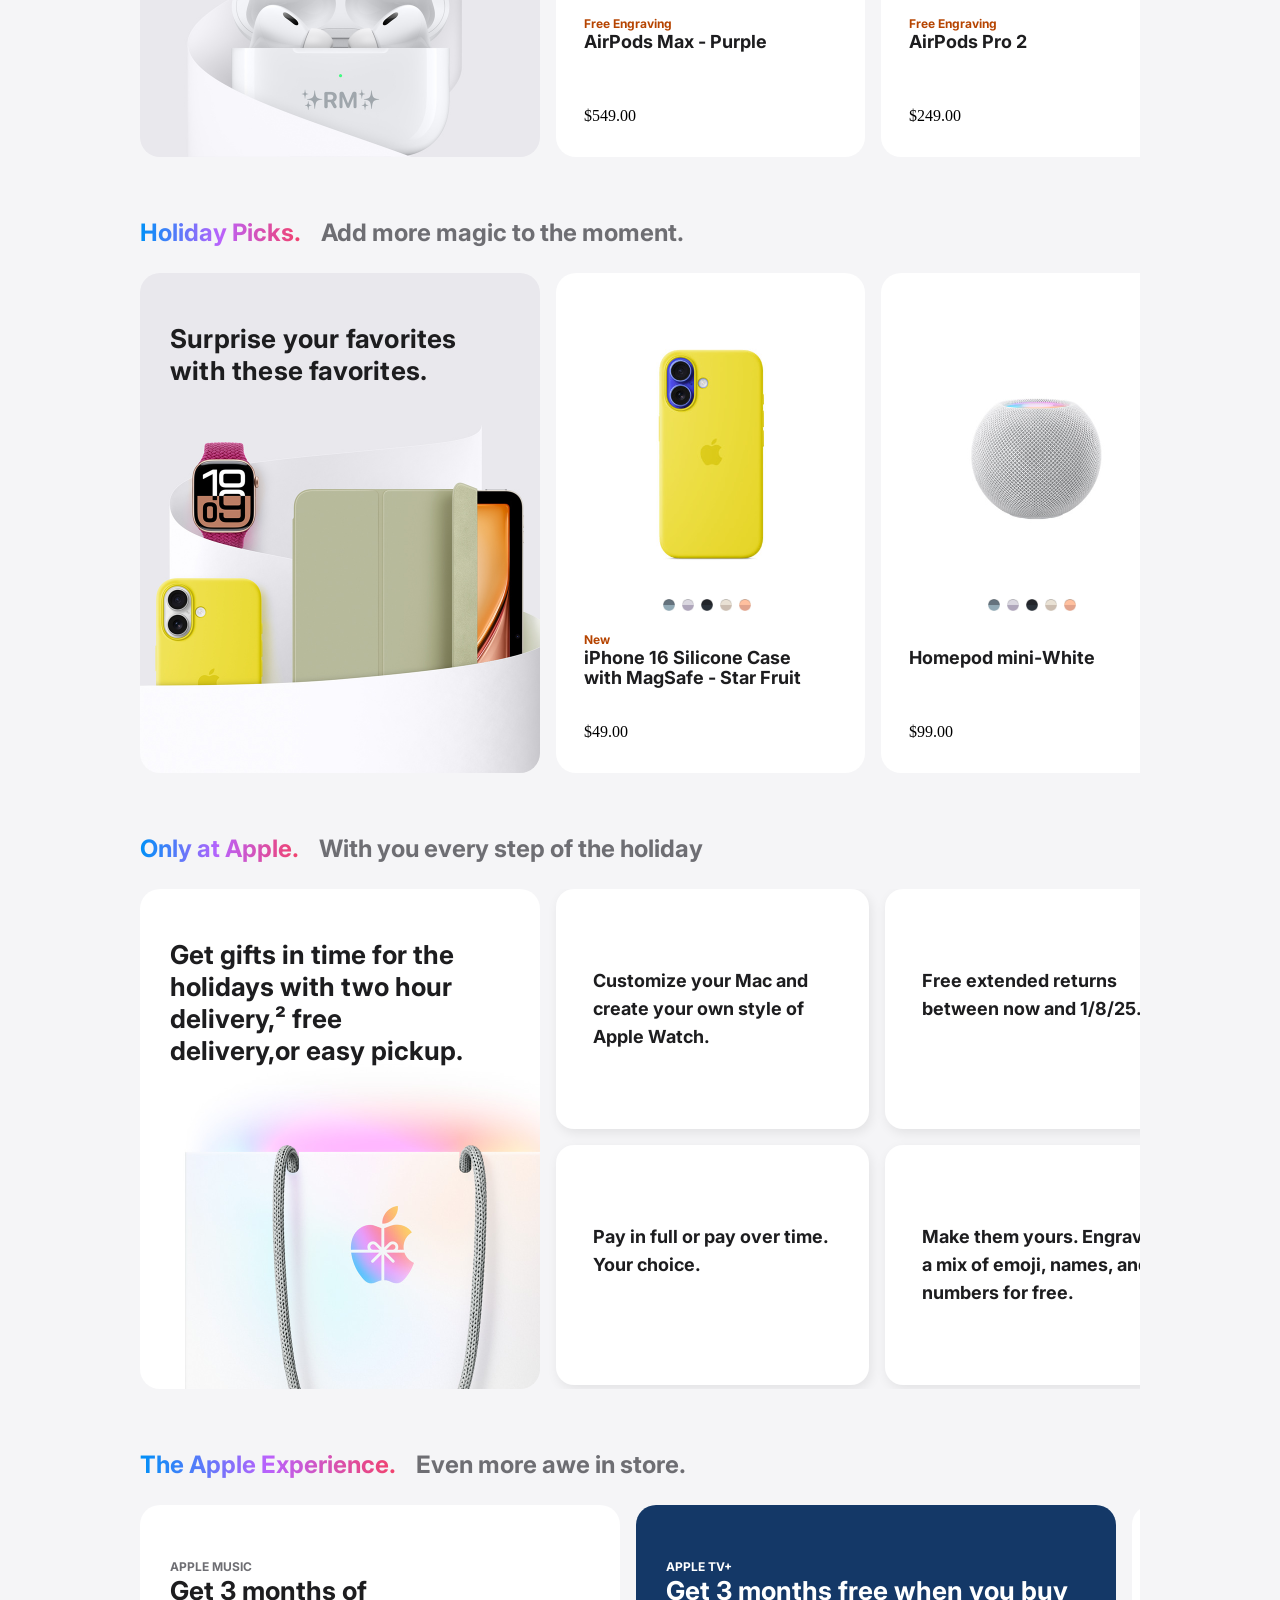
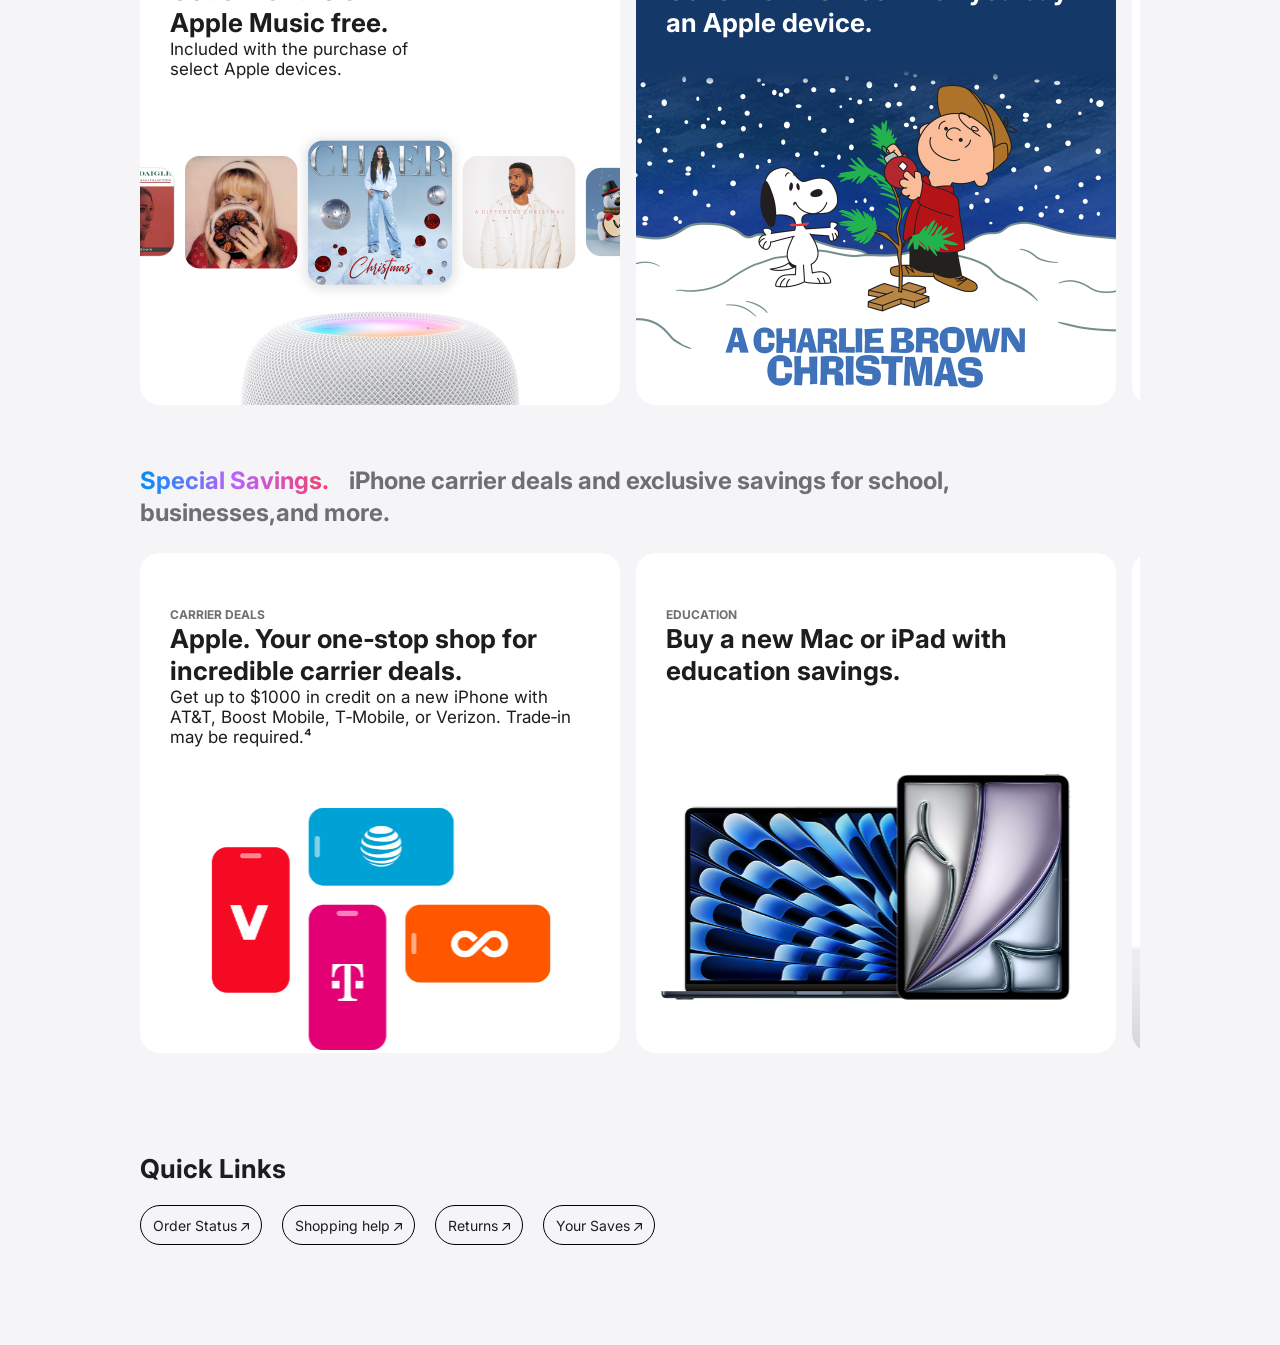
==== commit 00f4827e: "done" ====
--- a/Apple-store/index.html
+++ b/Apple-store/index.html
@@ -244,10 +244,7 @@
           <div class="airpods-text">
             <div class="airpodstext-cont">
               <p>New</p>
-              <h5>
-                iPhone 16 Silicone Case with <br />
-                MagSafe - Star Fruit
-              </h5>
+              <h5>iPhone 16 Silicone Case with MagSafe - Star Fruit</h5>
             </div>
             <p class="price">$49.00</p>
           </div>
@@ -265,7 +262,7 @@
           </div>
           <div class="airpods-text">
             <div class="airpodstext-cont">
-              <p><span></span></p>
+              <p><br /></p>
               <h5>Homepod mini-White</h5>
             </div>
             <p class="price">$99.00</p>
@@ -284,6 +281,7 @@
           </div>
           <div class="airpods-text">
             <div class="airpodstext-cont">
+              <p><br /></p>
               <h5>
                 Smart Folio for iPad Air 11 - <br />
                 inch (M2) - Sage
@@ -304,7 +302,7 @@
             <img src="./b5.svg" alt="" />
           </div>
           <div class="airpods-text">
-            <div class="airpodstext-cont">
+            <div class="airpodstext-cont" id="solo4">
               <p>New</p>
               <h5>
                 Beats Solo 4 - On-Ear <br />
@@ -401,11 +399,13 @@
     </section>
     <section class="special">
       <div class="color-text">
-        <h6>Special Savings.</h6>
-        <p>
-          iPhone carrier deals and exclusive savings for school,<br />businesses,
-          and more.
-        </p>
+        <div id="spe-color">
+          <div class="spe-text">
+            <h6>Special Savings.</h6>
+            <p>iPhone carrier deals and exclusive savings for school,</p>
+          </div>
+          <p>businesses,and more.</p>
+        </div>
       </div>
       <div class="airpods-con">
         <div class="music-cont" id="spe1">
@@ -450,7 +450,7 @@
       </div>
     </section>
     <footer>
-      <p>Quick Links</p>
+      <p id="foot-link">Quick Links</p>
       <div class="foot">
         <div class="foot-cont">
           <p>Order Status <img src="./Vector (3).svg" alt="" /></p>
--- a/Apple-store/style.css
+++ b/Apple-store/style.css
@@ -124,7 +124,9 @@
 .color-text {
   display: flex;
   padding: 60px 0 24px 0;
-}
+  gap: 20px;
+}
+
 .color-text h6 {
   background: linear-gradient(90deg, #0090f7 0%, #ba62fc 50%, #f2416b 100%);
   background-clip: text;
@@ -159,6 +161,7 @@
   background-position: center;
   gap: 12px;
   border-radius: 20px;
+  padding: 2vh 2vw;
 }
 .apple-cont h6 {
   color: #b64400;
@@ -193,6 +196,7 @@
 }
 #pro-1 {
   background-image: url(./intel-watch.svg);
+  padding-top: 4.5vh;
 }
 #pro-2 {
   background-image: url(./intel-ipad.svg);
@@ -211,6 +215,7 @@
   height: 500px;
   background-size: cover;
   background-position: center;
+  border-radius: 20px;
 }
 #rm {
   background-image: url(./airpod-one.svg);
@@ -241,6 +246,7 @@
   flex-direction: column;
   padding: 71px 28px 32px 28px;
   background-color: white;
+  border-radius: 20px;
 }
 .airpods-conte img {
   width: 230px;
@@ -261,7 +267,13 @@
   flex-direction: column;
   width: 237px;
   height: 109px;
-  gap: 50px;
+  justify-content: space-between;
+}
+
+#solo4 {
+  display: flex;
+  flex-direction: column;
+  justify-content: center;
 }
 .airpods-max {
   display: flex;
@@ -296,6 +308,7 @@
   width: 480px;
   height: 500px;
   background-image: url(./pickup.svg);
+  border-radius: 20px;
 }
 .pickup p {
   width: 330px;
@@ -311,8 +324,9 @@
   padding: 50px 30px;
 }
 .only-text {
-  align-content: center;
-  padding-left: 30px;
+  display: flex;
+  justify-content: center;
+  align-items: center;
   width: 313px;
   height: 240px;
   border-radius: 18px;
@@ -383,6 +397,12 @@
 #music2 {
   background-image: url(./music2.svg);
 }
+#music2 p {
+  color: white;
+}
+#music2 h6 {
+  color: white;
+}
 #music3 {
   background-image: url(./music3.svg);
 }
@@ -437,19 +457,44 @@
 #spe4 p {
   color: white;
 }
+#spe-color {
+  display: flex;
+  align-items: flex-start;
+  flex-direction: column;
+}
+.spe-text {
+  display: flex;
+  gap: 20px;
+}
 footer {
   display: flex;
   flex-direction: column;
   padding: 100px 140px;
   gap: 20px;
+}
+#foot-link {
+  color: #1d1d1f;
+  font-family: Inter;
+  font-size: 26px;
+  font-style: normal;
+  font-weight: 700;
+  line-height: 32px; /* 123.077% */
 }
 .foot-cont {
   border: 1px solid black;
   border-radius: 999px;
-  width: 140px;
   height: 40px;
   padding: 10px 12px;
 }
+.foot-cont p {
+  color: #1d1d1f;
+  text-align: center;
+  font-family: Inter;
+  font-size: 14px;
+  font-style: normal;
+  font-weight: 400;
+  line-height: 20px; /* 142.857% */
+}
 .foot {
   display: flex;
   gap: 20px;
